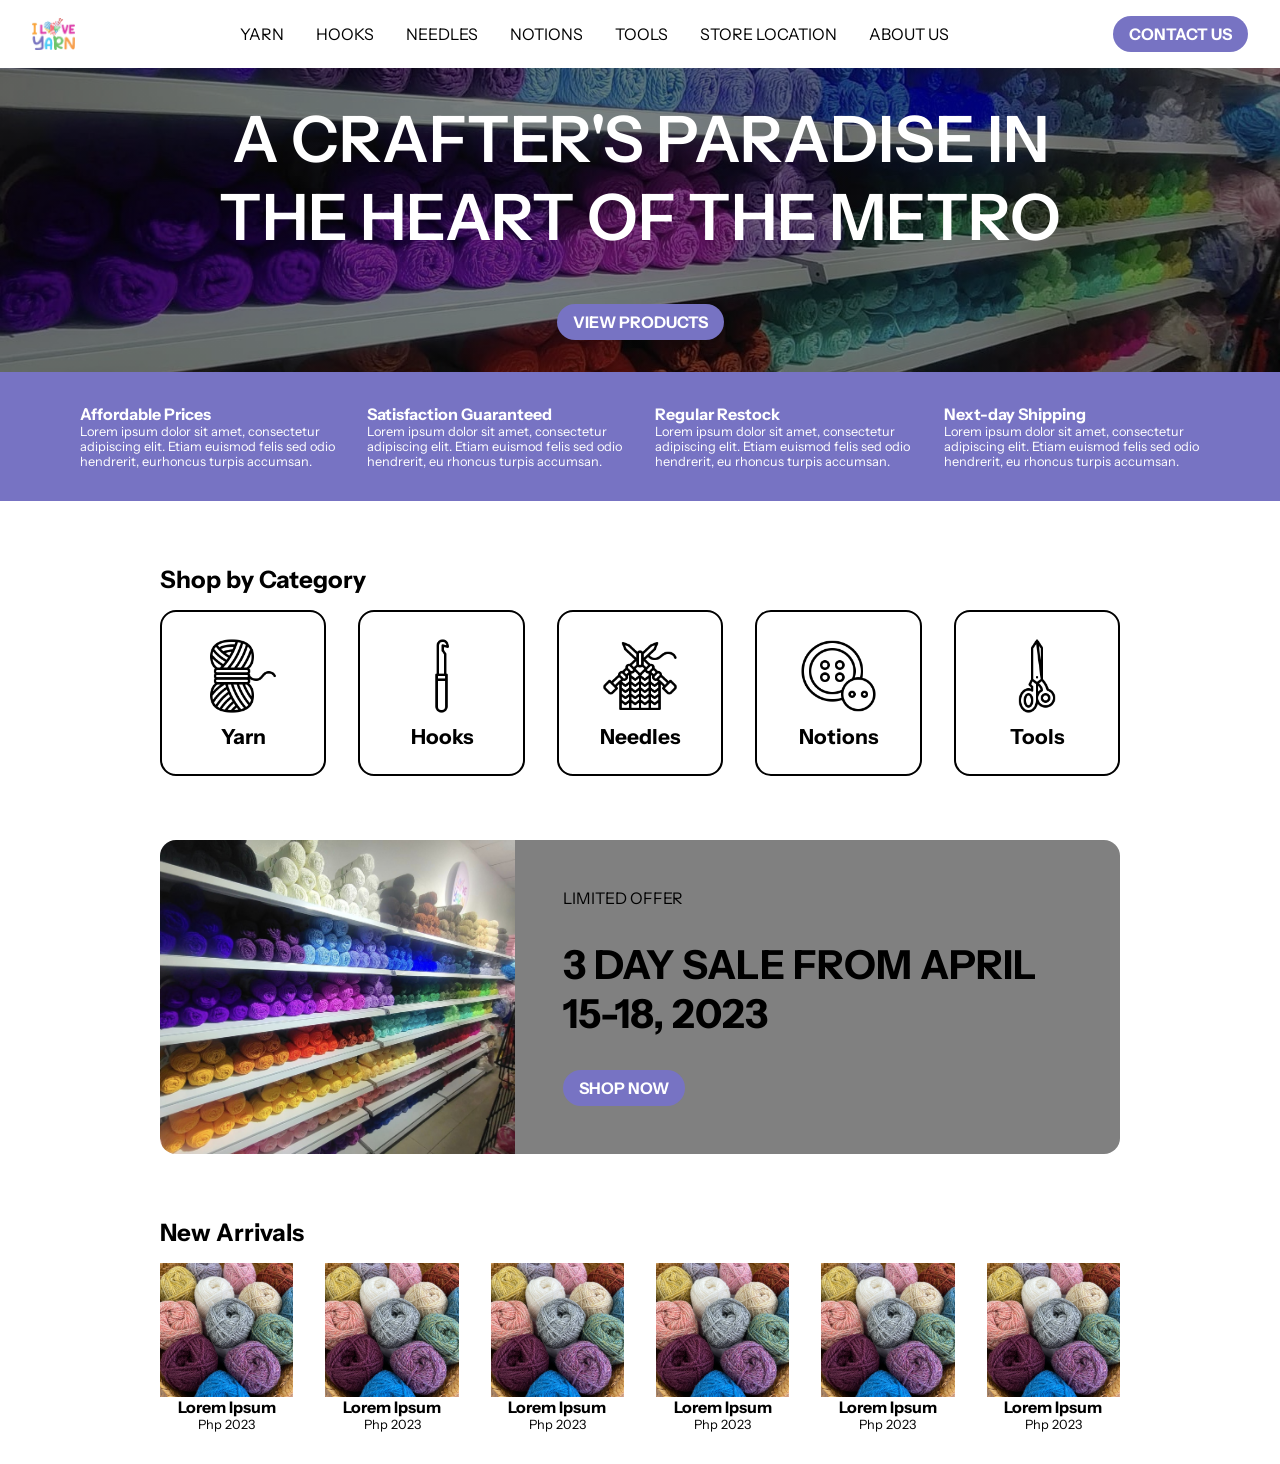
==== I Love Yarn Philippines/index.html @ da6b28f1 "Add reviews section" ====
<!DOCTYPE html>
<html lang="en">

<head>
    <meta charset="UTF-8">
    <meta http-equiv="X-UA-Compatible" content="IE=edge">
    <meta name="viewport" content="width=device-width, initial-scale=1.0">
    <link rel="stylesheet" href="style.css">
    <title>I Love Yarn Philippines</title>
</head>

<body>
    <nav>
        <img src="logo-iloveyarn.png" alt="">
        <ul>
            <li><a href="">YARN</a></li>
            <li><a href="">HOOKS</a></li>
            <li><a href="">NEEDLES</a></li>
            <li><a href="">NOTIONS</a></li>
            <li><a href="">TOOLS</a></li>
            <li><a href="">STORE LOCATION</a></li>
            <li><a href="">ABOUT US</a></li>
        </ul>
        <button>CONTACT US</button>
    </nav>

    <div class="hero">
        <h1>A CRAFTER'S PARADISE IN<br>THE HEART OF THE METRO</h1>
        <button>VIEW PRODUCTS</button>
    </div>

    <div class="benefits">
        <div class="c1">
            <h1>Affordable Prices</h1>
            <p>Lorem ipsum dolor sit amet, consectetur adipiscing elit. Etiam euismod felis sed odio hendrerit, eurhoncus turpis accumsan.</p>
        </div>
        <div class="c2">
            <h1>Satisfaction Guaranteed</h1>
            <p>Lorem ipsum dolor sit amet, consectetur adipiscing elit. Etiam euismod felis sed odio hendrerit, eu
                rhoncus turpis accumsan.</p>
        </div>
        <div class="c3">
            <h1>Regular Restock</h1>
            <p>Lorem ipsum dolor sit amet, consectetur adipiscing elit. Etiam euismod felis sed odio hendrerit, eu
                rhoncus turpis accumsan.</p>
        </div>
        <div class="c4">
            <h1>Next-day Shipping</h1>
            <p>Lorem ipsum dolor sit amet, consectetur adipiscing elit. Etiam euismod felis sed odio hendrerit, eu
                rhoncus turpis accumsan.</p>
        </div>
    </div>

    <div class="category">
        <h1>Shop by Category</h1>
        <div class="card-container">
            <div class="card c1">
                <img src="icon-yarn.png" alt="">
                <h2>Yarn</h2>
            </div>
            <div class="card c2">
                <img src="icon-crochet.png" alt="">
                <h2>Hooks</h2>
            </div>
            <div class="card c3">
                <img src="icon-knitting.png" alt="">
                <h2>Needles</h2>
            </div>
            <div class="card c4">
                <img src="icon-button.png" alt="">
                <h2>Notions</h2>
            </div>
            <div class="card c5">
                <img src="icon-scissor.png" alt="">
                <h2>Tools</h2>
            </div>
        </div>
    </div>

    <div class="sale">
        <div class="card-container">
            <div class="c1">
            </div>
            <div class="c2">
                <div>
                    <p>LIMITED OFFER</p>
                    <h1>3 DAY SALE FROM APRIL 15-18, 2023</h1>
                    <button>SHOP NOW</button>
                </div>
            </div>
        </div>
    </div>

    <div class="new-arrivals">
        <h1>New Arrivals</h1>
        <div class="card-container">
            <div class="card c1">
                <img src="square.webp" alt="">
                <h2>Lorem Ipsum</h2>
                <p>Php 2023</p>
            </div>
            <div class="card c2">
                <img src="square.webp" alt="">
                <h2>Lorem Ipsum</h2>
                <p>Php 2023</p>
            </div>
            <div class="card c3">
                <img src="square.webp" alt="">
                <h2>Lorem Ipsum</h2>
                <p>Php 2023</p>
            </div>
            <div class="card c4">
                <img src="square.webp" alt="">
                <h2>Lorem Ipsum</h2>
                <p>Php 2023</p>
            </div>
            <div class="card c5">
                <img src="square.webp" alt="">
                <h2>Lorem Ipsum</h2>
                <p>Php 2023</p>
            </div>
            <div class="card c6">
                <img src="square.webp" alt="">
                <h2>Lorem Ipsum</h2>
                <p>Php 2023</p>
            </div>
        </div>
    </div>
    <script src="https://cdn.jsdelivr.net/npm/bootstrap@5.3.0-alpha3/dist/js/bootstrap.bundle.min.js"
        integrity="sha384-ENjdO4Dr2bkBIFxQpeoTz1HIcje39Wm4jDKdf19U8gI4ddQ3GYNS7NTKfAdVQSZe"
        crossorigin="anonymous"></script>
    </script>
</body>

</html>
---- I Love Yarn Philippines/style.css ----
@import url('https://fonts.googleapis.com/css2?family=Instrument+Sans:wght@400;600&display=swap');

:root {
    --ff-heading: 'Instrument Sans', sans-serif;
    --ff-body: 'Instrument Sans', sans-serif;
    
    --fs-xxl: 4rem;
    --fs-xl: 2.5rem;
    --fs-l: 1.5rem;
    --fs-m: 1.3rem;
    --fs-s: 1rem;
    --fs-xs: 0.8rem;
}

/* X-Small devices (portrait phones, less than 576px)
No media query for `xs` since this is the default in Bootstrap */

/* Small devices (landscape phones, 576px and up) */
@media (min-width: 576px) {

}

/* Medium devices (tablets, 768px and up) */
@media (min-width: 768px) {

}

/* Large devices (desktops, 992px and up) */
@media (min-width: 992px) {

}

/* X-Large devices (large desktops, 1200px and up) */
@media (min-width: 1200px) {

}

/* XX-Large devices (larger desktops, 1400px and up) */
@media (min-width: 1400px) {

}

* {
    margin: 0;
    padding: 0;
    font-family: 'Instrument Sans', sans-serif;
}

nav {
    padding: 1rem 2rem;
    display: flex;
    justify-content: space-between;
    align-items: center;

    position: sticky;
    top: 0;
}

nav img {
    height: 2rem;
}

nav ul {
    gap: 2rem;
    display: flex;
    align-items: center;
}

nav li {
    list-style: none;
}

nav a {
    font-size: var(--fs-s);
    color: #000000;
    text-decoration: none;
}

nav a:hover {
    color: #7773c3;
}

button {
    padding: 0.5rem 1rem;

    font-size: var(--fs-s);
    font-weight: 700;
    color: #FFFFFF;

    border: none;
    border-radius: 100px;
    background-color: #7773c3;
}

.hero {
    padding: 2rem;
    display: flex;
    flex-direction: column;
    justify-content: center;
    align-items: center;
    text-align: center;
    gap: 3rem;

    background-image: linear-gradient(0deg, rgba(0, 0, 0, 0.5), rgba(0, 0, 0, 0.5)), url(hero.jpg);
    background-position: center;
    background-size: cover;
}

.hero h1 {
    font-size: var(--fs-xxl);
    font-weight: 600;
    color: #FFFFFF;
}

.benefits {
    padding: 2rem 5rem;
    display: flex;
    gap: 2rem;
    color: #FFFFFF;

    background-color: #7773c3;
}

.benefits h1 {
    font-size: var(--fs-s);
}

.benefits p {
    font-size: var(--fs-xs);
}

.category {
    padding: 4rem 10rem 2rem 10rem;
}

.category .card-container {
    margin-top: 1rem;
    display: flex;
    justify-content: center;
    gap: 2rem;
}

.category .card {
    padding: 1rem;
    display: flex;
    flex-direction: column;
    justify-content: space-evenly;
    align-items: center;
    aspect-ratio: 1/1;
    border: 2px solid black;
    border-radius: 1rem;
}

.category img {
    width: 60%;
}

.category h1 {
    font-size: var(--fs-l);
}

.category h2 {
    font-size: var(--fs-m);
}

.sale {padding: 2rem 10rem;}

.sale .card-container {display: flex;}

.sale .c1 {
    width: 50%;
    border-radius: 1rem 0 0 1rem;

    background-image: url(hero.jpg);
    background-position: center;
    background-size: cover;
}

.sale .c2 {
    padding: 3rem;
    flex-grow: 1;
    display: flex;
    align-items: center;
    border-radius: 0 1rem 1rem 0;
    background-color: grey;
}

.sale p {
    font-size: var(--fs-s);
}

.sale h1 {
    margin: 2rem 0;
    font-size: var(--fs-xl);
}

.new-arrivals {
    padding: 2rem 10rem;
}

.new-arrivals .card-container {
    margin-top: 1rem;
    display: flex;
    justify-content: center;
    gap: 2rem;
}

.new-arrivals .card {
    display: flex;
    flex-direction: column;
    text-align: center;
    border-radius: 1rem;
}

.new-arrivals img {
    width: 100%;
}

.new-arrivals h1 {
    font-size: var(--fs-l);
}

.new-arrivals h2 {
    font-size: var(--fs-s);
}

.new-arrivals p {
    font-size: var(--fs-xs);
}
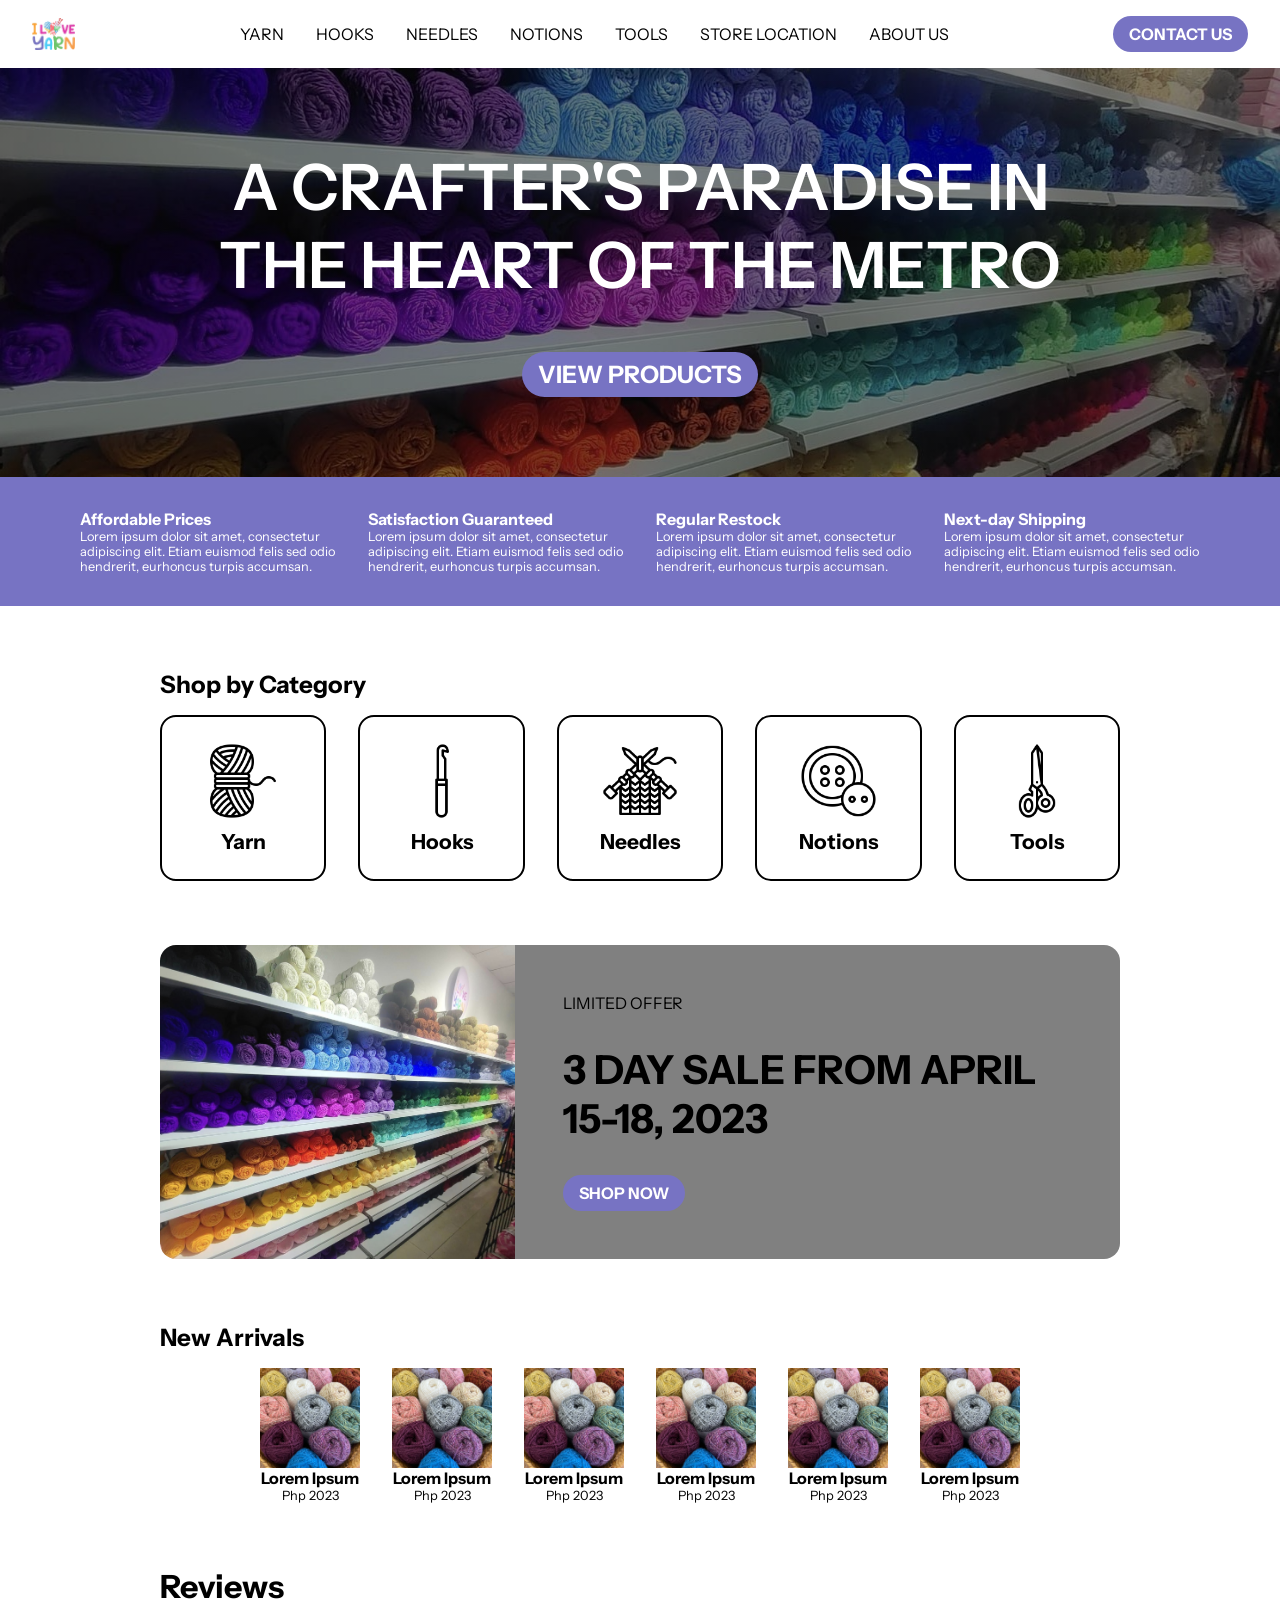
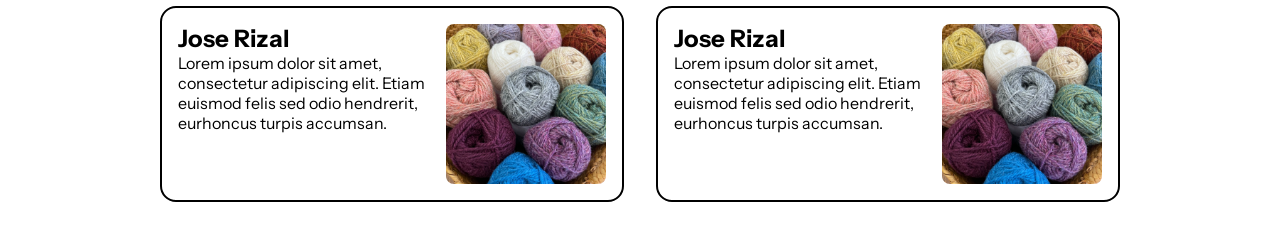
==== commit f53ca979: "Modified html and css" ====
--- a/I Love Yarn Philippines/index.html
+++ b/I Love Yarn Philippines/index.html
@@ -11,7 +11,7 @@
 
 <body>
     <nav>
-        <img src="logo-iloveyarn.png" alt="">
+        <img src="logo-iloveyarn.png" alt="" class="logo">
         <ul>
             <li><a href="">YARN</a></li>
             <li><a href="">HOOKS</a></li>
@@ -36,18 +36,15 @@
         </div>
         <div class="c2">
             <h1>Satisfaction Guaranteed</h1>
-            <p>Lorem ipsum dolor sit amet, consectetur adipiscing elit. Etiam euismod felis sed odio hendrerit, eu
-                rhoncus turpis accumsan.</p>
+            <p>Lorem ipsum dolor sit amet, consectetur adipiscing elit. Etiam euismod felis sed odio hendrerit, eurhoncus turpis accumsan.</p>
         </div>
         <div class="c3">
             <h1>Regular Restock</h1>
-            <p>Lorem ipsum dolor sit amet, consectetur adipiscing elit. Etiam euismod felis sed odio hendrerit, eu
-                rhoncus turpis accumsan.</p>
+            <p>Lorem ipsum dolor sit amet, consectetur adipiscing elit. Etiam euismod felis sed odio hendrerit, eurhoncus turpis accumsan.</p>
         </div>
         <div class="c4">
             <h1>Next-day Shipping</h1>
-            <p>Lorem ipsum dolor sit amet, consectetur adipiscing elit. Etiam euismod felis sed odio hendrerit, eu
-                rhoncus turpis accumsan.</p>
+            <p>Lorem ipsum dolor sit amet, consectetur adipiscing elit. Etiam euismod felis sed odio hendrerit, eurhoncus turpis accumsan.</p>
         </div>
     </div>
 
@@ -126,6 +123,27 @@
             </div>
         </div>
     </div>
+
+    <div class="reviews">
+        <h1>Reviews</h1>
+        <div class="card-container">
+            <div class="card c1">
+                <div class="text">
+                    <h2>Jose Rizal</h2>
+                    <p>Lorem ipsum dolor sit amet, consectetur adipiscing elit. Etiam euismod felis sed odio hendrerit, eurhoncus turpis accumsan.</p>
+                </div>
+                <img src="square.webp" alt="">
+            </div>
+            <div class="card c2">
+                <div class="text">
+                    <h2>Jose Rizal</h2>
+                    <p>Lorem ipsum dolor sit amet, consectetur adipiscing elit. Etiam euismod felis sed odio hendrerit, eurhoncus turpis accumsan.</p>
+                </div>
+                <img src="square.webp" alt="">
+            </div>
+        </div>
+    </div>
+
     <script src="https://cdn.jsdelivr.net/npm/bootstrap@5.3.0-alpha3/dist/js/bootstrap.bundle.min.js"
         integrity="sha384-ENjdO4Dr2bkBIFxQpeoTz1HIcje39Wm4jDKdf19U8gI4ddQ3GYNS7NTKfAdVQSZe"
         crossorigin="anonymous"></script>
--- a/I Love Yarn Philippines/style.css
+++ b/I Love Yarn Philippines/style.css
@@ -12,33 +12,6 @@
     --fs-xs: 0.8rem;
 }
 
-/* X-Small devices (portrait phones, less than 576px)
-No media query for `xs` since this is the default in Bootstrap */
-
-/* Small devices (landscape phones, 576px and up) */
-@media (min-width: 576px) {
-
-}
-
-/* Medium devices (tablets, 768px and up) */
-@media (min-width: 768px) {
-
-}
-
-/* Large devices (desktops, 992px and up) */
-@media (min-width: 992px) {
-
-}
-
-/* X-Large devices (large desktops, 1200px and up) */
-@media (min-width: 1200px) {
-
-}
-
-/* XX-Large devices (larger desktops, 1400px and up) */
-@media (min-width: 1400px) {
-
-}
 
 * {
     margin: 0;
@@ -46,40 +19,6 @@
     font-family: 'Instrument Sans', sans-serif;
 }
 
-nav {
-    padding: 1rem 2rem;
-    display: flex;
-    justify-content: space-between;
-    align-items: center;
-
-    position: sticky;
-    top: 0;
-}
-
-nav img {
-    height: 2rem;
-}
-
-nav ul {
-    gap: 2rem;
-    display: flex;
-    align-items: center;
-}
-
-nav li {
-    list-style: none;
-}
-
-nav a {
-    font-size: var(--fs-s);
-    color: #000000;
-    text-decoration: none;
-}
-
-nav a:hover {
-    color: #7773c3;
-}
-
 button {
     padding: 0.5rem 1rem;
 
@@ -90,10 +29,49 @@
     border: none;
     border-radius: 100px;
     background-color: #7773c3;
+
+    cursor: pointer;
+}
+
+nav {
+    padding: 1rem 2rem;
+    display: flex;
+    justify-content: space-between;
+    align-items: center;
+
+    position: sticky;
+    top: 0;
+
+    background-color: #FFFFFF;
+}
+
+nav .logo {
+    height: 2rem;
+    cursor: pointer;
+}
+
+nav ul {
+    gap: 2rem;
+    display: flex;
+    align-items: center;
+}
+
+nav li {
+    list-style: none;
+}
+
+nav a {
+    font-size: var(--fs-s);
+    color: #000000;
+    text-decoration: none;
+}
+
+nav a:hover {
+    color: #7773c3;
 }
 
 .hero {
-    padding: 2rem;
+    padding: 5rem 0;
     display: flex;
     flex-direction: column;
     justify-content: center;
@@ -112,6 +90,10 @@
     color: #FFFFFF;
 }
 
+.hero button {
+    font-size: var(--fs-l);
+}
+
 .benefits {
     padding: 2rem 5rem;
     display: flex;
@@ -214,6 +196,7 @@
 
 .new-arrivals img {
     width: 100%;
+    max-width: 100px;
 }
 
 .new-arrivals h1 {
@@ -226,4 +209,62 @@
 
 .new-arrivals p {
     font-size: var(--fs-xs);
-}+}
+
+.reviews {
+    padding: 2rem 10rem;
+}
+
+.reviews .card-container {
+    display: flex;
+    gap: 2rem;
+}
+
+.reviews .card {
+    height: 10rem;
+    padding: 1rem;
+    display: flex;
+    border: 2px solid black;
+    border-radius: 1rem;
+}
+
+.reviews img {
+    height: 100%;
+    justify-self: end;
+    border-radius: 0.5rem;
+}
+
+/* @media (min-width:320px)  {
+    nav {
+        display: none;
+    }
+
+    .category {
+        padding: 1rem;
+    }
+
+    .category .card-container {
+        flex-wrap: wrap;
+    }
+
+    .new-arrivals {
+        padding: 1rem;
+    }
+
+    .new-arrivals .card-container {
+        flex-wrap: wrap;
+    }
+
+    .reviews {
+        padding: 1rem;
+    }
+
+    .reviews .card-container {
+        flex-direction: column;
+    }
+}
+@media (min-width:480px)  { /* smartphones, Android phones, landscape iPhone */ }
+@media (min-width:600px)  { /* portrait tablets, portrait iPad, e-readers (Nook/Kindle), landscape 800x480 phones (Android) */ }
+@media (min-width:801px)  { /* tablet, landscape iPad, lo-res laptops ands desktops */ }
+@media (min-width:1025px) { /* big landscape tablets, laptops, and desktops */ }
+@media (min-width:1281px) { /* hi-res laptops and desktops */ }
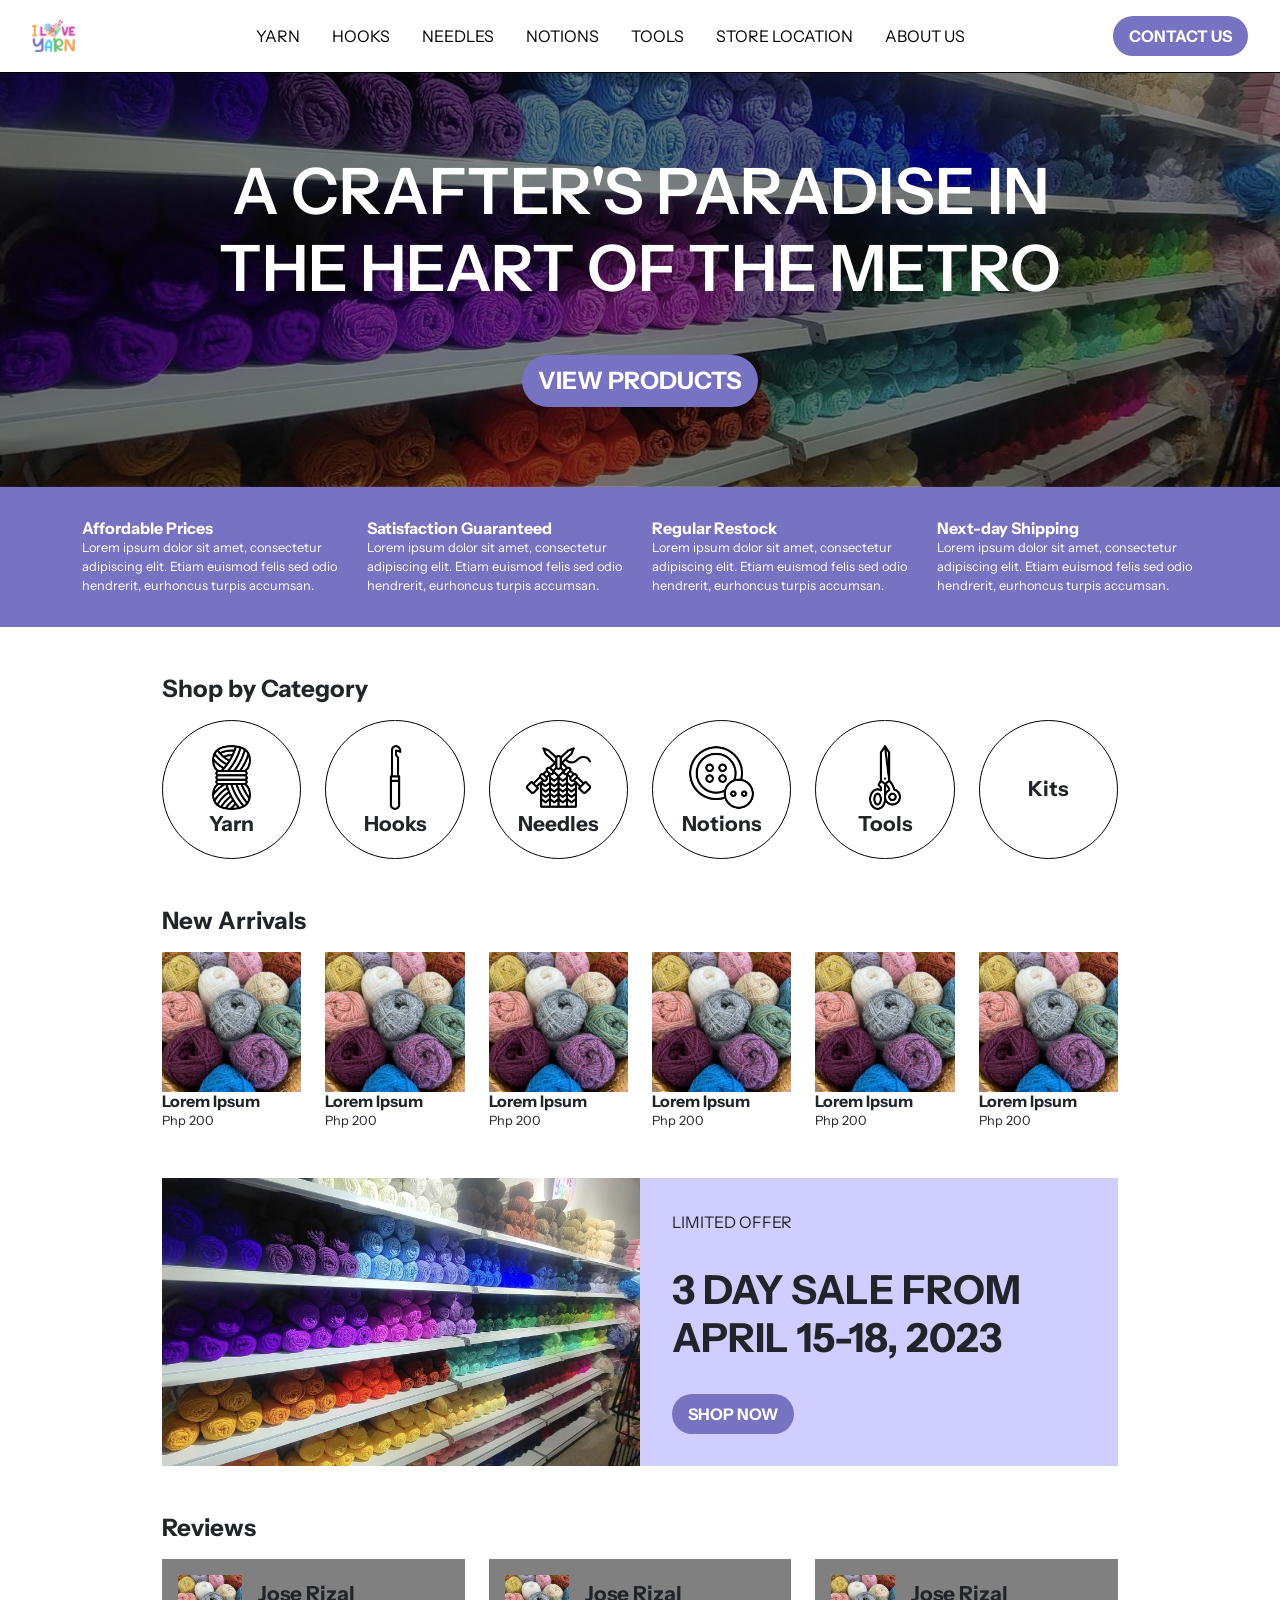
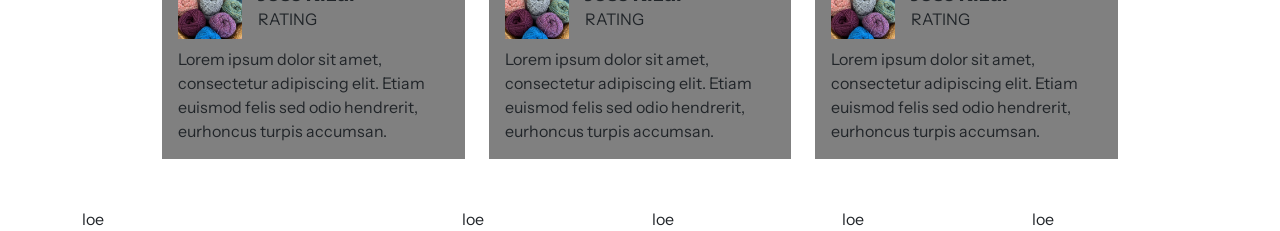
==== commit e266e682: "Converted to Bootstrap" ====
--- a/I Love Yarn Philippines/index.html
+++ b/I Love Yarn Philippines/index.html
@@ -5,7 +5,9 @@
     <meta charset="UTF-8">
     <meta http-equiv="X-UA-Compatible" content="IE=edge">
     <meta name="viewport" content="width=device-width, initial-scale=1.0">
+    <link href="https://cdn.jsdelivr.net/npm/bootstrap@5.0.2/dist/css/bootstrap.min.css" rel="stylesheet" integrity="sha384-EVSTQN3/azprG1Anm3QDgpJLIm9Nao0Yz1ztcQTwFspd3yD65VohhpuuCOmLASjC" crossorigin="anonymous">
     <link rel="stylesheet" href="style.css">
+    <link rel="icon" type="image/x-icon" href="logo-iloveyarn.png">
     <title>I Love Yarn Philippines</title>
 </head>
 
@@ -30,124 +32,218 @@
     </div>
 
     <div class="benefits">
-        <div class="c1">
-            <h1>Affordable Prices</h1>
-            <p>Lorem ipsum dolor sit amet, consectetur adipiscing elit. Etiam euismod felis sed odio hendrerit, eurhoncus turpis accumsan.</p>
-        </div>
-        <div class="c2">
-            <h1>Satisfaction Guaranteed</h1>
-            <p>Lorem ipsum dolor sit amet, consectetur adipiscing elit. Etiam euismod felis sed odio hendrerit, eurhoncus turpis accumsan.</p>
-        </div>
-        <div class="c3">
-            <h1>Regular Restock</h1>
-            <p>Lorem ipsum dolor sit amet, consectetur adipiscing elit. Etiam euismod felis sed odio hendrerit, eurhoncus turpis accumsan.</p>
-        </div>
-        <div class="c4">
-            <h1>Next-day Shipping</h1>
-            <p>Lorem ipsum dolor sit amet, consectetur adipiscing elit. Etiam euismod felis sed odio hendrerit, eurhoncus turpis accumsan.</p>
-        </div>
-    </div>
-
-    <div class="category">
-        <h1>Shop by Category</h1>
-        <div class="card-container">
-            <div class="card c1">
-                <img src="icon-yarn.png" alt="">
-                <h2>Yarn</h2>
-            </div>
-            <div class="card c2">
-                <img src="icon-crochet.png" alt="">
-                <h2>Hooks</h2>
-            </div>
-            <div class="card c3">
-                <img src="icon-knitting.png" alt="">
-                <h2>Needles</h2>
-            </div>
-            <div class="card c4">
-                <img src="icon-button.png" alt="">
-                <h2>Notions</h2>
-            </div>
-            <div class="card c5">
-                <img src="icon-scissor.png" alt="">
-                <h2>Tools</h2>
+        <div class="container">
+            <div class="row">
+                <div class="col-sm">
+                    <h1>Affordable Prices</h1>
+                    <p>Lorem ipsum dolor sit amet, consectetur adipiscing elit. Etiam euismod felis sed odio hendrerit, eurhoncus turpis accumsan.</p>
+                </div>
+                <div class="col-sm">
+                    <h1>Satisfaction Guaranteed</h1>
+                    <p>Lorem ipsum dolor sit amet, consectetur adipiscing elit. Etiam euismod felis sed odio hendrerit, eurhoncus turpis accumsan.</p>
+                </div>
+                <div class="col-sm">
+                    <h1>Regular Restock</h1>
+                    <p>Lorem ipsum dolor sit amet, consectetur adipiscing elit. Etiam euismod felis sed odio hendrerit, eurhoncus turpis accumsan.</p>
+                </div>
+                <div class="col-sm">
+                    <h1>Next-day Shipping</h1>
+                    <p>Lorem ipsum dolor sit amet, consectetur adipiscing elit. Etiam euismod felis sed odio hendrerit, eurhoncus turpis accumsan.</p>
+                </div>
+            </div>
+        </div>
+    </div>
+
+    <div class="categories">
+        <div class="container">
+            <div class="row">
+                <h1>Shop by Category</h1>
+            </div>
+            <div class="row">
+                <div class="col">
+                    <div>
+                        <img src="icon-yarn.png" alt="">
+                        <h2>Yarn</h2>
+                    </div>
+                </div>
+                <div class="col">
+                    <div>
+                        <img src="icon-crochet.png" alt="">
+                        <h2>Hooks</h2>
+                    </div>
+                </div>
+                <div class="col">
+                    <div>
+                        <img src="icon-knitting.png" alt="">
+                        <h2>Needles</h2>
+                    </div>
+                </div>
+                <div class="col">
+                    <div>
+                        <img src="icon-button.png" alt="">
+                        <h2>Notions</h2>
+                    </div>
+                </div>
+                <div class="col">
+                    <div>
+                        <img src="icon-scissor.png" alt="">
+                        <h2>Tools</h2>
+                    </div>
+                </div>
+                <div class="col">
+                    <div>
+                        <img src="icon-threads.png" alt="">
+                        <h2>Kits</h2>
+                    </div>
+                </div>
+            </div>
+        </div>
+    </div>
+
+    <div class="new-arrivals">
+        <div class="container">
+            <div class="row">
+                <h1>New Arrivals</h1>
+            </div>
+            <div class="row">
+                <div class="col">
+                    <div>
+                        <img src="square.webp" alt="">
+                        <h2>Lorem Ipsum</h2>
+                        <p>Php 200</p>
+                    </div>
+                </div>
+                <div class="col">
+                    <div>
+                        <img src="square.webp" alt="">
+                        <h2>Lorem Ipsum</h2>
+                        <p>Php 200</p>
+                    </div>
+                </div>
+                <div class="col">
+                    <div>
+                        <img src="square.webp" alt="">
+                        <h2>Lorem Ipsum</h2>
+                        <p>Php 200</p>
+                    </div>
+                </div>
+                <div class="col">
+                    <div>
+                        <img src="square.webp" alt="">
+                        <h2>Lorem Ipsum</h2>
+                        <p>Php 200</p>
+                    </div>
+                </div>
+                <div class="col">
+                    <div>
+                        <img src="square.webp" alt="">
+                        <h2>Lorem Ipsum</h2>
+                        <p>Php 200</p>
+                    </div>
+                </div>
+                <div class="col">
+                    <div>
+                        <img src="square.webp" alt="">
+                        <h2>Lorem Ipsum</h2>
+                        <p>Php 200</p>
+                    </div>
+                </div>
             </div>
         </div>
     </div>
 
     <div class="sale">
-        <div class="card-container">
-            <div class="c1">
-            </div>
-            <div class="c2">
-                <div>
-                    <p>LIMITED OFFER</p>
-                    <h1>3 DAY SALE FROM APRIL 15-18, 2023</h1>
-                    <button>SHOP NOW</button>
-                </div>
-            </div>
-        </div>
-    </div>
-
-    <div class="new-arrivals">
-        <h1>New Arrivals</h1>
-        <div class="card-container">
-            <div class="card c1">
-                <img src="square.webp" alt="">
-                <h2>Lorem Ipsum</h2>
-                <p>Php 2023</p>
-            </div>
-            <div class="card c2">
-                <img src="square.webp" alt="">
-                <h2>Lorem Ipsum</h2>
-                <p>Php 2023</p>
-            </div>
-            <div class="card c3">
-                <img src="square.webp" alt="">
-                <h2>Lorem Ipsum</h2>
-                <p>Php 2023</p>
-            </div>
-            <div class="card c4">
-                <img src="square.webp" alt="">
-                <h2>Lorem Ipsum</h2>
-                <p>Php 2023</p>
-            </div>
-            <div class="card c5">
-                <img src="square.webp" alt="">
-                <h2>Lorem Ipsum</h2>
-                <p>Php 2023</p>
-            </div>
-            <div class="card c6">
-                <img src="square.webp" alt="">
-                <h2>Lorem Ipsum</h2>
-                <p>Php 2023</p>
+        <div class="container">
+            <div class="row">
+                <div class="col pe-0">
+                    <div class="image"></div>
+                </div>
+                <div class="col ps-0">
+                    <div class="text">
+                        <p>LIMITED OFFER</p>
+                        <h1>3 DAY SALE FROM APRIL 15-18, 2023</h1>
+                        <button>SHOP NOW</button>
+                    </div>
+                </div>
             </div>
         </div>
     </div>
 
     <div class="reviews">
-        <h1>Reviews</h1>
-        <div class="card-container">
-            <div class="card c1">
-                <div class="text">
-                    <h2>Jose Rizal</h2>
-                    <p>Lorem ipsum dolor sit amet, consectetur adipiscing elit. Etiam euismod felis sed odio hendrerit, eurhoncus turpis accumsan.</p>
-                </div>
-                <img src="square.webp" alt="">
-            </div>
-            <div class="card c2">
-                <div class="text">
-                    <h2>Jose Rizal</h2>
-                    <p>Lorem ipsum dolor sit amet, consectetur adipiscing elit. Etiam euismod felis sed odio hendrerit, eurhoncus turpis accumsan.</p>
-                </div>
-                <img src="square.webp" alt="">
-            </div>
-        </div>
-    </div>
-
-    <script src="https://cdn.jsdelivr.net/npm/bootstrap@5.3.0-alpha3/dist/js/bootstrap.bundle.min.js"
-        integrity="sha384-ENjdO4Dr2bkBIFxQpeoTz1HIcje39Wm4jDKdf19U8gI4ddQ3GYNS7NTKfAdVQSZe"
-        crossorigin="anonymous"></script>
-    </script>
+        <div class="container">
+            <div class="row">
+                <h1>Reviews</h1>
+            </div>
+            <div class="row">
+                <div class="col">
+                    <div>
+                        <div class="top">
+                            <img src="square.webp" alt="">
+                            <div class="name">
+                                <h2>Jose Rizal</h2>
+                                <p>RATING</p>
+                            </div>
+                        </div>
+                        <div class="bottom">
+                            <p>Lorem ipsum dolor sit amet, consectetur adipiscing elit. Etiam euismod felis sed odio hendrerit, eurhoncus turpis accumsan.</p>
+                        </div>
+                    </div>
+                </div>
+                <div class="col">
+                    <div>
+                        <div class="top">
+                            <img src="square.webp" alt="">
+                            <div class="name">
+                                <h2>Jose Rizal</h2>
+                                <p>RATING</p>
+                            </div>
+                        </div>
+                        <div class="bottom">
+                            <p>Lorem ipsum dolor sit amet, consectetur adipiscing elit. Etiam euismod felis sed odio hendrerit, eurhoncus turpis accumsan.</p>
+                        </div>
+                    </div>
+                </div>
+                <div class="col">
+                    <div>
+                        <div class="top">
+                            <img src="square.webp" alt="">
+                            <div class="name">
+                                <h2>Jose Rizal</h2>
+                                <p>RATING</p>
+                            </div>
+                        </div>
+                        <div class="bottom">
+                            <p>Lorem ipsum dolor sit amet, consectetur adipiscing elit. Etiam euismod felis sed odio hendrerit, eurhoncus turpis accumsan.</p>
+                        </div>
+                    </div>
+                </div>
+            </div>
+        </div>
+    </div>
+
+    <footer>
+        <div class="container">
+            <div class="row">
+                <div class="col-4">
+                    loe
+                </div>
+                <div class="col-2">
+                    loe
+                </div>
+                <div class="col-2">
+                    loe
+                </div>
+                <div class="col-2">
+                    loe
+                </div>
+                <div class="col-2">
+                    loe
+                </div>
+            </div>
+        </div>
+    </footer>
+
+    <script src="https://cdn.jsdelivr.net/npm/bootstrap@5.0.2/dist/js/bootstrap.bundle.min.js" integrity="sha384-MrcW6ZMFYlzcLA8Nl+NtUVF0sA7MsXsP1UyJoMp4YLEuNSfAP+JcXn/tWtIaxVXM" crossorigin="anonymous"></script>
 </body>
 
 </html>
--- a/I Love Yarn Philippines/style.css
+++ b/I Love Yarn Philippines/style.css
@@ -12,12 +12,11 @@
     --fs-xs: 0.8rem;
 }
 
-
-* {
-    margin: 0;
-    padding: 0;
-    font-family: 'Instrument Sans', sans-serif;
-}
+* {font-family: 'Instrument Sans', sans-serif;}
+
+h1, h2 {font-weight: bold; margin: 0;}
+
+p {margin: 0;}
 
 button {
     padding: 0.5rem 1rem;
@@ -42,6 +41,7 @@
     position: sticky;
     top: 0;
 
+    border-bottom: 1px solid #000000;
     background-color: #FFFFFF;
 }
 
@@ -51,6 +51,7 @@
 }
 
 nav ul {
+    margin: 0;
     gap: 2rem;
     display: flex;
     align-items: center;
@@ -68,6 +69,7 @@
 
 nav a:hover {
     color: #7773c3;
+    text-decoration: underline;
 }
 
 .hero {
@@ -95,12 +97,12 @@
 }
 
 .benefits {
-    padding: 2rem 5rem;
-    display: flex;
-    gap: 2rem;
     color: #FFFFFF;
-
     background-color: #7773c3;
+}
+
+.benefits .row>* {
+    margin: 2rem 0;
 }
 
 .benefits h1 {
@@ -111,60 +113,59 @@
     font-size: var(--fs-xs);
 }
 
-.category {
-    padding: 4rem 10rem 2rem 10rem;
-}
-
-.category .card-container {
-    margin-top: 1rem;
-    display: flex;
+.categories, .sale, .new-arrivals, .reviews {
+    margin: 3rem 0;
+}
+
+.categories .row, .sale .row, .new-arrivals .row, .reviews .row {
+    padding: 0 5rem;
+}
+
+.categories .col > * {
+    aspect-ratio: 1/1;
+    display: flex;
+    flex-direction: column;
     justify-content: center;
-    gap: 2rem;
-}
-
-.category .card {
-    padding: 1rem;
-    display: flex;
-    flex-direction: column;
-    justify-content: space-evenly;
-    align-items: center;
-    aspect-ratio: 1/1;
-    border: 2px solid black;
-    border-radius: 1rem;
-}
-
-.category img {
-    width: 60%;
-}
-
-.category h1 {
-    font-size: var(--fs-l);
-}
-
-.category h2 {
+    align-items: center;
+    border: 1px solid #000000;
+    border-radius: 50%;
+}
+
+.categories img {
+    width: 50%;
+}
+
+.categories h1 {
+    margin-bottom: 1rem;
+    font-size: var(--fs-l);
+}
+
+.categories h2 {
     font-size: var(--fs-m);
 }
 
-.sale {padding: 2rem 10rem;}
-
-.sale .card-container {display: flex;}
-
-.sale .c1 {
-    width: 50%;
-    border-radius: 1rem 0 0 1rem;
-
+.sale .row {
+    padding: 0 5rem;
+}
+
+.sale .image {
+    width: 100%;
+    height: 100%;
     background-image: url(hero.jpg);
     background-position: center;
     background-size: cover;
 }
 
-.sale .c2 {
-    padding: 3rem;
-    flex-grow: 1;
-    display: flex;
-    align-items: center;
-    border-radius: 0 1rem 1rem 0;
-    background-color: grey;
+.sale .text {
+    padding: 2rem;
+    background-color: #d0cdff;
+}
+
+.sale img {
+    width: 100%;
+    height: 300px;
+    object-fit: cover;
+    object-position: center;
 }
 
 .sale p {
@@ -176,30 +177,16 @@
     font-size: var(--fs-xl);
 }
 
-.new-arrivals {
-    padding: 2rem 10rem;
-}
-
-.new-arrivals .card-container {
-    margin-top: 1rem;
-    display: flex;
-    justify-content: center;
-    gap: 2rem;
-}
-
-.new-arrivals .card {
-    display: flex;
-    flex-direction: column;
-    text-align: center;
-    border-radius: 1rem;
+.new-arrivals .row {
+    padding: 0 5rem;
 }
 
 .new-arrivals img {
     width: 100%;
-    max-width: 100px;
 }
 
 .new-arrivals h1 {
+    margin-bottom: 1rem;
     font-size: var(--fs-l);
 }
 
@@ -211,60 +198,36 @@
     font-size: var(--fs-xs);
 }
 
-.reviews {
-    padding: 2rem 10rem;
-}
-
-.reviews .card-container {
-    display: flex;
-    gap: 2rem;
-}
-
-.reviews .card {
-    height: 10rem;
+
+.reviews .row {
+    padding: 0 5rem;
+}
+
+.reviews .col > * {
     padding: 1rem;
-    display: flex;
-    border: 2px solid black;
-    border-radius: 1rem;
+    background-color: grey;
+}
+
+.reviews .top {
+    margin-bottom: 0.5rem;
+    display: flex;
+    align-items: center;
 }
 
 .reviews img {
-    height: 100%;
-    justify-self: end;
-    border-radius: 0.5rem;
-}
-
-/* @media (min-width:320px)  {
-    nav {
-        display: none;
-    }
-
-    .category {
-        padding: 1rem;
-    }
-
-    .category .card-container {
-        flex-wrap: wrap;
-    }
-
-    .new-arrivals {
-        padding: 1rem;
-    }
-
-    .new-arrivals .card-container {
-        flex-wrap: wrap;
-    }
-
-    .reviews {
-        padding: 1rem;
-    }
-
-    .reviews .card-container {
-        flex-direction: column;
-    }
-}
-@media (min-width:480px)  { /* smartphones, Android phones, landscape iPhone */ }
-@media (min-width:600px)  { /* portrait tablets, portrait iPad, e-readers (Nook/Kindle), landscape 800x480 phones (Android) */ }
-@media (min-width:801px)  { /* tablet, landscape iPad, lo-res laptops ands desktops */ }
-@media (min-width:1025px) { /* big landscape tablets, laptops, and desktops */ }
-@media (min-width:1281px) { /* hi-res laptops and desktops */ }+    height: 4rem;
+}
+
+.reviews .name {
+    margin-left: 1rem;
+}
+
+.reviews h1 {
+    margin-bottom: 1rem;
+    font-size: var(--fs-l);
+}
+
+.reviews h2 {
+    margin: 0;
+    font-size: var(--fs-m);
+}
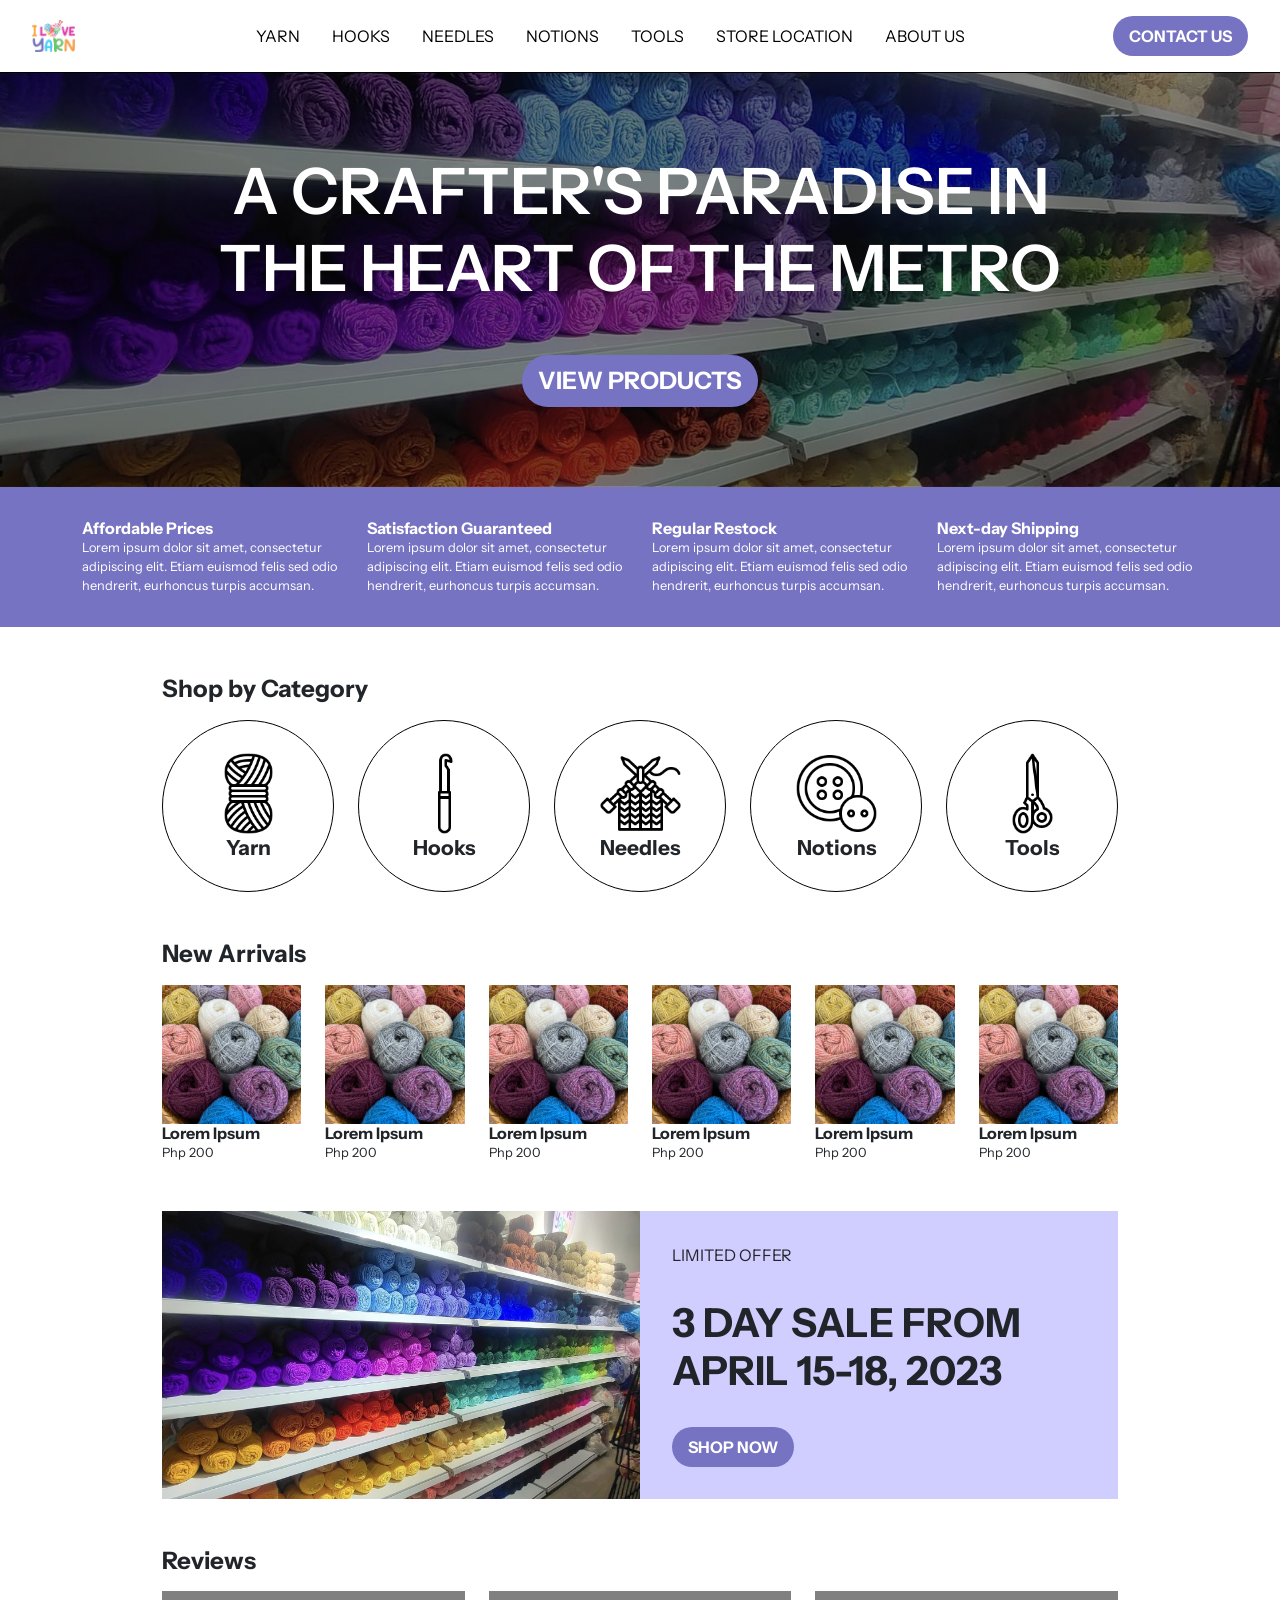
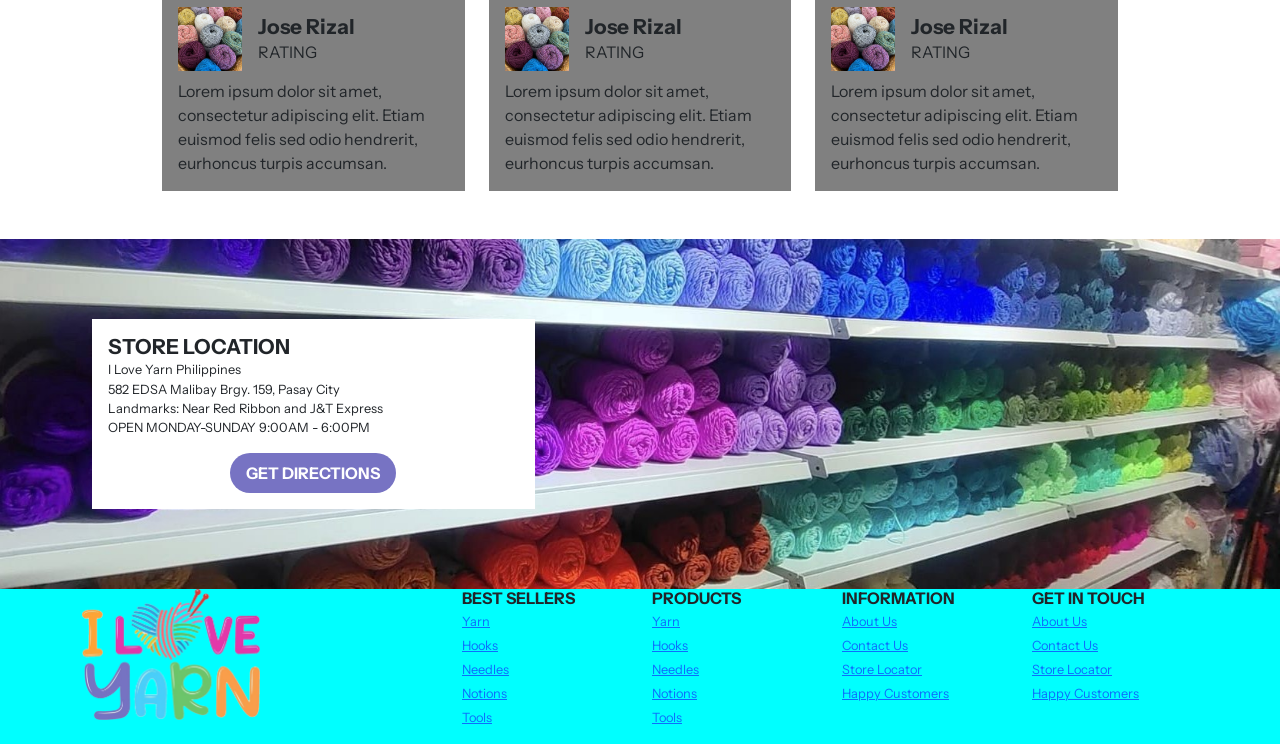
==== commit 262de510: "Updated footer" ====
--- a/I Love Yarn Philippines/index.html
+++ b/I Love Yarn Philippines/index.html
@@ -53,195 +53,249 @@
             </div>
         </div>
     </div>
-
-    <div class="categories">
-        <div class="container">
-            <div class="row">
-                <h1>Shop by Category</h1>
-            </div>
-            <div class="row">
-                <div class="col">
-                    <div>
-                        <img src="icon-yarn.png" alt="">
-                        <h2>Yarn</h2>
-                    </div>
-                </div>
-                <div class="col">
-                    <div>
-                        <img src="icon-crochet.png" alt="">
-                        <h2>Hooks</h2>
-                    </div>
-                </div>
-                <div class="col">
-                    <div>
-                        <img src="icon-knitting.png" alt="">
-                        <h2>Needles</h2>
-                    </div>
-                </div>
-                <div class="col">
-                    <div>
-                        <img src="icon-button.png" alt="">
-                        <h2>Notions</h2>
-                    </div>
-                </div>
-                <div class="col">
-                    <div>
-                        <img src="icon-scissor.png" alt="">
-                        <h2>Tools</h2>
-                    </div>
-                </div>
-                <div class="col">
-                    <div>
-                        <img src="icon-threads.png" alt="">
-                        <h2>Kits</h2>
-                    </div>
-                </div>
-            </div>
-        </div>
-    </div>
-
-    <div class="new-arrivals">
-        <div class="container">
-            <div class="row">
-                <h1>New Arrivals</h1>
-            </div>
-            <div class="row">
-                <div class="col">
-                    <div>
-                        <img src="square.webp" alt="">
-                        <h2>Lorem Ipsum</h2>
-                        <p>Php 200</p>
-                    </div>
-                </div>
-                <div class="col">
-                    <div>
-                        <img src="square.webp" alt="">
-                        <h2>Lorem Ipsum</h2>
-                        <p>Php 200</p>
-                    </div>
-                </div>
-                <div class="col">
-                    <div>
-                        <img src="square.webp" alt="">
-                        <h2>Lorem Ipsum</h2>
-                        <p>Php 200</p>
-                    </div>
-                </div>
-                <div class="col">
-                    <div>
-                        <img src="square.webp" alt="">
-                        <h2>Lorem Ipsum</h2>
-                        <p>Php 200</p>
-                    </div>
-                </div>
-                <div class="col">
-                    <div>
-                        <img src="square.webp" alt="">
-                        <h2>Lorem Ipsum</h2>
-                        <p>Php 200</p>
-                    </div>
-                </div>
-                <div class="col">
-                    <div>
-                        <img src="square.webp" alt="">
-                        <h2>Lorem Ipsum</h2>
-                        <p>Php 200</p>
-                    </div>
-                </div>
-            </div>
-        </div>
-    </div>
-
-    <div class="sale">
-        <div class="container">
-            <div class="row">
-                <div class="col pe-0">
-                    <div class="image"></div>
-                </div>
-                <div class="col ps-0">
-                    <div class="text">
-                        <p>LIMITED OFFER</p>
-                        <h1>3 DAY SALE FROM APRIL 15-18, 2023</h1>
-                        <button>SHOP NOW</button>
-                    </div>
-                </div>
-            </div>
-        </div>
-    </div>
-
-    <div class="reviews">
-        <div class="container">
-            <div class="row">
-                <h1>Reviews</h1>
-            </div>
-            <div class="row">
-                <div class="col">
-                    <div>
-                        <div class="top">
-                            <img src="square.webp" alt="">
-                            <div class="name">
-                                <h2>Jose Rizal</h2>
-                                <p>RATING</p>
-                            </div>
-                        </div>
-                        <div class="bottom">
-                            <p>Lorem ipsum dolor sit amet, consectetur adipiscing elit. Etiam euismod felis sed odio hendrerit, eurhoncus turpis accumsan.</p>
-                        </div>
-                    </div>
-                </div>
-                <div class="col">
-                    <div>
-                        <div class="top">
-                            <img src="square.webp" alt="">
-                            <div class="name">
-                                <h2>Jose Rizal</h2>
-                                <p>RATING</p>
-                            </div>
-                        </div>
-                        <div class="bottom">
-                            <p>Lorem ipsum dolor sit amet, consectetur adipiscing elit. Etiam euismod felis sed odio hendrerit, eurhoncus turpis accumsan.</p>
-                        </div>
-                    </div>
-                </div>
-                <div class="col">
-                    <div>
-                        <div class="top">
-                            <img src="square.webp" alt="">
-                            <div class="name">
-                                <h2>Jose Rizal</h2>
-                                <p>RATING</p>
-                            </div>
-                        </div>
-                        <div class="bottom">
-                            <p>Lorem ipsum dolor sit amet, consectetur adipiscing elit. Etiam euismod felis sed odio hendrerit, eurhoncus turpis accumsan.</p>
-                        </div>
-                    </div>
-                </div>
-            </div>
-        </div>
-    </div>
+    
+    <main>
+        <div class="categories">
+            <div class="container">
+                <div class="row">
+                    <h1>Shop by Category</h1>
+                </div>
+                <div class="row">
+                    <div class="col">
+                        <div>
+                            <img src="icon-yarn.png" alt="">
+                            <h2>Yarn</h2>
+                        </div>
+                    </div>
+                    <div class="col">
+                        <div>
+                            <img src="icon-crochet.png" alt="">
+                            <h2>Hooks</h2>
+                        </div>
+                    </div>
+                    <div class="col">
+                        <div>
+                            <img src="icon-knitting.png" alt="">
+                            <h2>Needles</h2>
+                        </div>
+                    </div>
+                    <div class="col">
+                        <div>
+                            <img src="icon-button.png" alt="">
+                            <h2>Notions</h2>
+                        </div>
+                    </div>
+                    <div class="col">
+                        <div>
+                            <img src="icon-scissor.png" alt="">
+                            <h2>Tools</h2>
+                        </div>
+                    </div>
+                </div>
+            </div>
+        </div>
+    
+        <div class="new-arrivals">
+            <div class="container">
+                <div class="row">
+                    <h1>New Arrivals</h1>
+                </div>
+                <div class="row">
+                    <div class="col">
+                        <div>
+                            <img src="square.webp" alt="">
+                            <h2>Lorem Ipsum</h2>
+                            <p>Php 200</p>
+                        </div>
+                    </div>
+                    <div class="col">
+                        <div>
+                            <img src="square.webp" alt="">
+                            <h2>Lorem Ipsum</h2>
+                            <p>Php 200</p>
+                        </div>
+                    </div>
+                    <div class="col">
+                        <div>
+                            <img src="square.webp" alt="">
+                            <h2>Lorem Ipsum</h2>
+                            <p>Php 200</p>
+                        </div>
+                    </div>
+                    <div class="col">
+                        <div>
+                            <img src="square.webp" alt="">
+                            <h2>Lorem Ipsum</h2>
+                            <p>Php 200</p>
+                        </div>
+                    </div>
+                    <div class="col">
+                        <div>
+                            <img src="square.webp" alt="">
+                            <h2>Lorem Ipsum</h2>
+                            <p>Php 200</p>
+                        </div>
+                    </div>
+                    <div class="col">
+                        <div>
+                            <img src="square.webp" alt="">
+                            <h2>Lorem Ipsum</h2>
+                            <p>Php 200</p>
+                        </div>
+                    </div>
+                </div>
+            </div>
+        </div>
+    
+        <div class="sale">
+            <div class="container">
+                <div class="row">
+                    <div class="col pe-0">
+                        <div class="image"></div>
+                    </div>
+                    <div class="col ps-0">
+                        <div class="text">
+                            <p>LIMITED OFFER</p>
+                            <h1>3 DAY SALE FROM APRIL 15-18, 2023</h1>
+                            <button>SHOP NOW</button>
+                        </div>
+                    </div>
+                </div>
+            </div>
+        </div>
+    
+        <div class="reviews">
+            <div class="container">
+                <div class="row">
+                    <h1>Reviews</h1>
+                </div>
+                <div class="row">
+                    <div class="col">
+                        <div>
+                            <div class="top">
+                                <img src="square.webp" alt="">
+                                <div class="name">
+                                    <h2>Jose Rizal</h2>
+                                    <p>RATING</p>
+                                </div>
+                            </div>
+                            <div class="bottom">
+                                <p>Lorem ipsum dolor sit amet, consectetur adipiscing elit. Etiam euismod felis sed odio hendrerit, eurhoncus turpis accumsan.</p>
+                            </div>
+                        </div>
+                    </div>
+                    <div class="col">
+                        <div>
+                            <div class="top">
+                                <img src="square.webp" alt="">
+                                <div class="name">
+                                    <h2>Jose Rizal</h2>
+                                    <p>RATING</p>
+                                </div>
+                            </div>
+                            <div class="bottom">
+                                <p>Lorem ipsum dolor sit amet, consectetur adipiscing elit. Etiam euismod felis sed odio hendrerit, eurhoncus turpis accumsan.</p>
+                            </div>
+                        </div>
+                    </div>
+                    <div class="col">
+                        <div>
+                            <div class="top">
+                                <img src="square.webp" alt="">
+                                <div class="name">
+                                    <h2>Jose Rizal</h2>
+                                    <p>RATING</p>
+                                </div>
+                            </div>
+                            <div class="bottom">
+                                <p>Lorem ipsum dolor sit amet, consectetur adipiscing elit. Etiam euismod felis sed odio hendrerit, eurhoncus turpis accumsan.</p>
+                            </div>
+                        </div>
+                    </div>
+                </div>
+            </div>
+        </div>
+
+        <div class="location">
+            <div class="container-fluid">
+                <div class="row">
+                    <div class="col-5">
+                        <div>
+                            <h1>STORE LOCATION</h1>
+                            <p>I Love Yarn Philippines<br>582 EDSA Malibay Brgy. 159, Pasay City</p>
+                            <p>Landmarks: Near Red Ribbon and J&T Express</p>
+                            <p>OPEN MONDAY-SUNDAY 9:00AM - 6:00PM</p>
+                            <div class="button"><button>GET DIRECTIONS</button></div>
+                        </div>
+                    </div>
+                </div>
+            </div>
+        </div>
+    </main>
 
     <footer>
         <div class="container">
             <div class="row">
                 <div class="col-4">
-                    loe
+                    <img src="logo-iloveyarn.png" alt="" class="logo">
+                    <!-- <div class="row socials-row">
+                        <div class="col">
+                            <img src="logo-facebook.png" alt="" class="socials">
+                        </div>
+                        <div class="col">
+                            <img src="logo-instagram.png" alt="" class="socials">
+                        </div>
+                        <div class="col">
+                            <img src="logo-tiktok.png" alt="" class="socials">
+                        </div>
+                        <div class="col">
+                            <img src="logo-twitter.png" alt="" class="socials">
+                        </div>
+                    </div> -->
                 </div>
                 <div class="col-2">
-                    loe
+                    <h1>BEST SELLERS</h1>
+                    <ul>
+                        <li><a href="">Yarn</a></li>
+                        <li><a href="">Hooks</a></li>
+                        <li><a href="">Needles</a></li>
+                        <li><a href="">Notions</a></li>
+                        <li><a href="">Tools</a></li>
+                    </ul>
                 </div>
                 <div class="col-2">
-                    loe
+                    <h1>PRODUCTS</h1>
+                    <ul>
+                        <li><a href="">Yarn</a></li>
+                        <li><a href="">Hooks</a></li>
+                        <li><a href="">Needles</a></li>
+                        <li><a href="">Notions</a></li>
+                        <li><a href="">Tools</a></li>
+                    </ul>
                 </div>
                 <div class="col-2">
-                    loe
+                    <h1>INFORMATION</h1>
+                    <ul>
+                        <li><a href="">About Us</a></li>
+                        <li><a href="">Contact Us</a></li>
+                        <li><a href="">Store Locator</a></li>
+                        <li><a href="">Happy Customers</a></li>
+                    </ul>
                 </div>
                 <div class="col-2">
-                    loe
+                    <h1>GET IN TOUCH</h1>
+                    <ul>
+                        <li><a href="">About Us</a></li>
+                        <li><a href="">Contact Us</a></li>
+                        <li><a href="">Store Locator</a></li>
+                        <li><a href="">Happy Customers</a></li>
+                    </ul>
                 </div>
             </div>
         </div>
     </footer>
+
+    <!-- <div class="stext">Copyright &copy; 2014-<script>document.write(new Date().getFullYear())</script> Your Name All Rights Reserved</div> -->
 
     <script src="https://cdn.jsdelivr.net/npm/bootstrap@5.0.2/dist/js/bootstrap.bundle.min.js" integrity="sha384-MrcW6ZMFYlzcLA8Nl+NtUVF0sA7MsXsP1UyJoMp4YLEuNSfAP+JcXn/tWtIaxVXM" crossorigin="anonymous"></script>
 </body>
--- a/I Love Yarn Philippines/style.css
+++ b/I Love Yarn Philippines/style.css
@@ -117,7 +117,7 @@
     margin: 3rem 0;
 }
 
-.categories .row, .sale .row, .new-arrivals .row, .reviews .row {
+main .row {
     padding: 0 5rem;
 }
 
@@ -230,4 +230,57 @@
 .reviews h2 {
     margin: 0;
     font-size: var(--fs-m);
+}
+
+.location {
+    background-image: url(hero.jpg);
+    background-size: cover;
+    background-position: center;
+}
+
+.location .row {
+    padding: 5rem;
+}
+
+.location .col-5 > * {
+    padding: 1rem;
+    background-color: #FFFFFF;
+}
+
+.location h1 {
+    font-size: var(--fs-m);
+}
+
+.location p {
+    font-size: var(--fs-xs);
+}
+
+.location .button {
+    margin-top: 1rem;
+    text-align: center;
+}
+
+footer {
+    background-color: aqua;
+}
+
+footer.row:first-child {
+    text-align: center;
+}
+
+footer .logo {
+    width: 50%;
+}
+
+footer ul {
+    padding: 0;
+    list-style: none;
+}
+
+footer h1 {
+    font-size: var(--fs-s);
+}
+
+footer a {
+    font-size: var(--fs-xs);
 }
